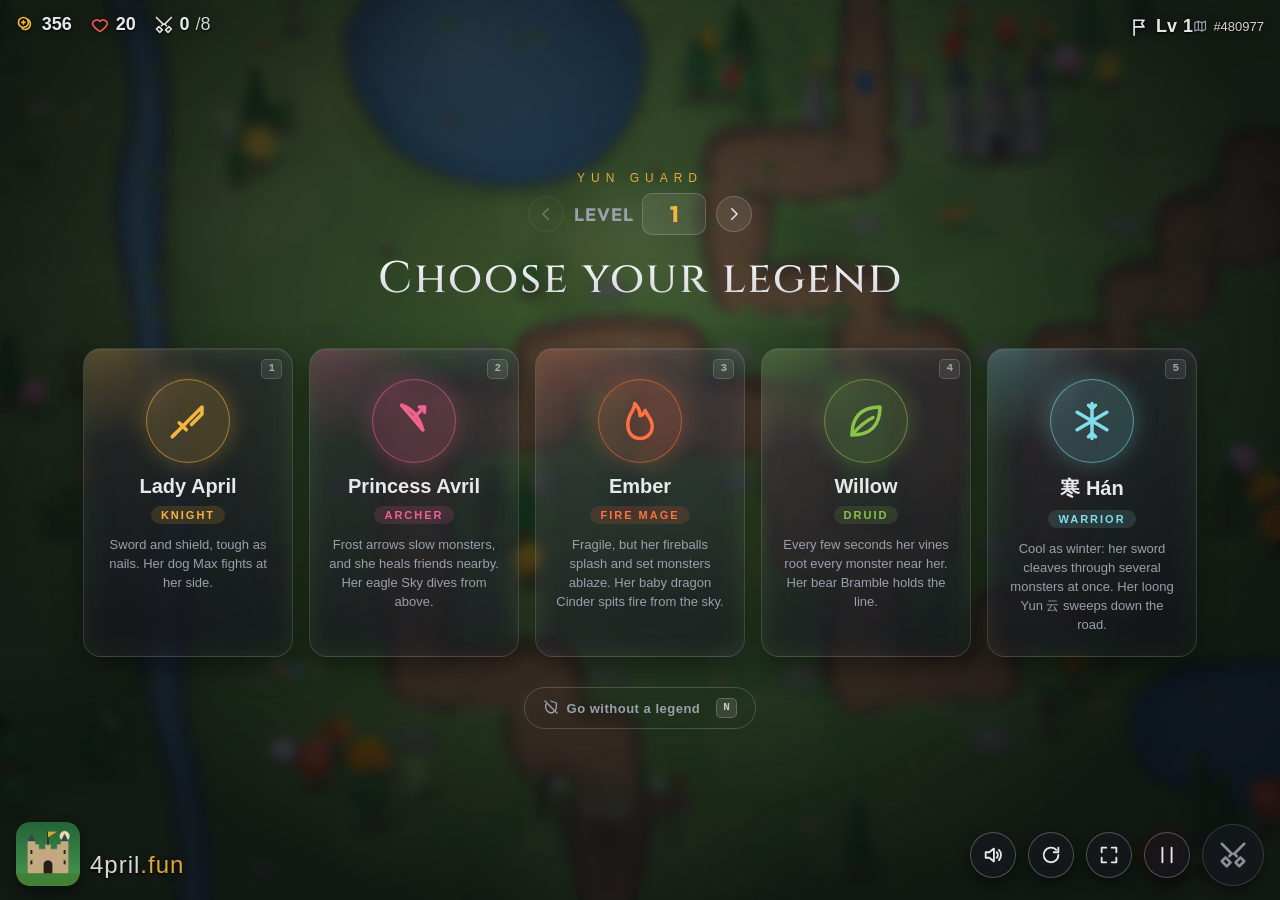
==== index.html @ f33ca42b "Headline font: Cinzel" ====
<!DOCTYPE html>
<html lang="en">
<head>
  <meta charset="UTF-8" />
  <meta name="viewport" content="width=device-width, initial-scale=1.0, maximum-scale=1.0, user-scalable=no, viewport-fit=cover" />
  <title>4pril.fun</title>
  <link rel="preconnect" href="https://fonts.googleapis.com" />
  <link rel="preconnect" href="https://fonts.gstatic.com" crossorigin />
  <link href="https://fonts.googleapis.com/css2?family=Outfit:wght@700;800&family=Cinzel:wght@500;600&display=swap" rel="stylesheet" />
  <link rel="stylesheet" href="yun-guard/css/style.css" />
  <link rel="manifest" href="yun-guard/manifest.webmanifest" />
  <link rel="apple-touch-icon" href="yun-guard/icon-180.png" />
  <link rel="icon" href="yun-guard/icon-192.png" />
  <meta name="apple-mobile-web-app-capable" content="yes" />
  <meta name="mobile-web-app-capable" content="yes" />
  <meta name="apple-mobile-web-app-status-bar-style" content="black-translucent" />
  <meta name="apple-mobile-web-app-title" content="4pril.fun" />
  <meta name="theme-color" content="#0f1115" />
</head>
<body>
  <div id="wrap">

    <canvas id="c" width="1440" height="840"></canvas>

  </div>
  <div id="menu"></div>

    <header id="hud">
      <div class="hud-left">
        <div class="stat gold"><span class="icon" data-icon="coins"></span><b id="gold">0</b></div>
        <div class="stat lives"><span class="icon" data-icon="heart"></span><b id="lives">0</b></div>
        <div class="stat wave"><span class="icon" data-icon="swords"></span><b id="wave">0</b><span class="dim">/<span id="totalWaves">0</span></span></div>
      </div>
      <div class="hud-topright">
        <div class="stat"><span class="icon" data-icon="flag"></span>Lv <span id="lvl">1</span></div>
        <div class="stat seed"><span class="icon" data-icon="map"></span><span class="dim">#<span id="seed">0</span></span></div>
      </div>
      <div class="hud-logo"><img src="yun-guard/icon-192.png" alt="Yun Guard" /><span class="brand">4pril<em>.fun</em></span></div>
      <div class="hud-right">
        <button id="mute" class="round" title="Sound on/off" data-icon="volume"></button>
        <button id="restart-level" class="round" title="Restart this level (R)" data-icon="restart"></button>
        <button id="fullscreen" class="round" title="Full screen (F)" data-icon="expand"></button>
        <button id="pause" class="round" title="Pause (P)" data-icon="pause"></button>
        <button id="next" class="round big" title="Next wave"><span class="face" data-icon="play"></span><span class="badge" id="nextBadge"></span></button>
      </div>
    </header>

    <div id="paused"><span data-icon="play" title="Resume"></span><small>paused · tap or press P to resume</small></div>

    <div id="overlay">
      <h1 id="overlayTitle"></h1>
      <p id="overlayText"></p>
      <div class="actions">
        <button id="restart">Play again</button>
        <button id="changeLegend" class="ghost" style="display:none">Change legend</button>
      </div>
    </div>

    <div id="rotate"><span data-icon="restart"></span>Turn your phone sideways for the best view</div>

    <div id="heroPick">
      <p class="eyebrow">Yun Guard</p>
      <div class="levelPick">
        <button id="lvPrev" title="Previous level" data-icon="chevronLeft"></button>
        <label>Level <input id="lvInput" type="number" min="1" max="100" value="1" /></label>
        <button id="lvNext" title="Next level" data-icon="chevronRight"></button>
      </div>
      <h1>Choose your legend</h1>
      <div class="cards">
        <button class="card" data-hero="april">
          <kbd>1</kbd>
          <span class="portrait" data-icon="sword"></span>
          <strong>Lady April</strong>
          <em>Knight</em>
          <small>Sword and shield, tough as nails. Her dog Max fights at her side.</small>
        </button>
        <button class="card" data-hero="avril">
          <kbd>2</kbd>
          <span class="portrait" data-icon="bow"></span>
          <strong>Princess Avril</strong>
          <em>Archer</em>
          <small>Frost arrows slow monsters, and she heals friends nearby. Her eagle Sky dives from above.</small>
        </button>
        <button class="card" data-hero="ember">
          <kbd>3</kbd>
          <span class="portrait" data-icon="flame"></span>
          <strong>Ember</strong>
          <em>Fire mage</em>
          <small>Fragile, but her fireballs splash and set monsters ablaze. Her baby dragon Cinder spits fire from the sky.</small>
        </button>
        <button class="card" data-hero="willow">
          <kbd>4</kbd>
          <span class="portrait" data-icon="leaf"></span>
          <strong>Willow</strong>
          <em>Druid</em>
          <small>Every few seconds her vines root every monster near her. Her bear Bramble holds the line.</small>
        </button>
        <button class="card" data-hero="meilin">
          <kbd>5</kbd>
          <span class="portrait" data-icon="snowflake"></span>
          <strong>寒 Hán</strong>
          <em>Warrior</em>
          <small>Cool as winter: her sword cleaves through several monsters at once. Her loong Yun 云 sweeps down the road.</small>
        </button>
      </div>
      <button id="noLegend" class="ghost"><span data-icon="shieldOff"></span>Go without a legend <kbd>N</kbd></button>
    </div>

  <script type="module" src="yun-guard/js/main.js"></script>
</body>
</html>
---- yun-guard/css/style.css ----
:root {
  --bg: #0f1115;
  --panel: #1b1e26;
  --panel2: #262a35;
  --border: #3a3f4d;
  --accent: #f5b53f;
  --text: #e8e8ea;
  --muted: #9aa0ad;
}

* { box-sizing: border-box; }

html, body {
  margin: 0;
  height: 100%;
  overflow: hidden;
  touch-action: none;            /* phones: no pinch zoom or scroll; the game pans itself (see touch.js) */
  overscroll-behavior: none;
  background: radial-gradient(circle at 50% 30%, #1d2230, var(--bg) 70%);
  font-family: "Segoe UI", Roboto, "Helvetica Neue", Arial, sans-serif;
  color: var(--text);
}

/* The board is 1440×840 and always shown at its natural size; it is centred below the HUD and
   panned around by dragging (see ui.js and touch.js). */
#wrap {
  position: absolute;
  left: 50%;
  top: 50%;
  width: 1440px;
  transform-origin: center center;
  transform: translate(-50%, -50%);
  box-shadow: 0 24px 60px rgba(0, 0, 0, 0.6);
}

/* ---------- HUD ---------- */
/* The HUD is two loose clusters floating over the bottom corners of the board: numbers on the left,
   buttons on the right. No bar, just readable text with a shadow. */
#hud { position: fixed; inset: 0; z-index: 4; pointer-events: none; font-size: 18px; }
#hud > * { position: absolute; pointer-events: auto; display: flex; align-items: center; }
.hud-left { top: 14px; left: 16px; gap: 18px; }          /* stats, top-left */
.hud-topright { top: 16px; right: 16px; }                /* map number, top-right */
.hud-right { bottom: 14px; right: 16px; gap: 12px; }     /* buttons, bottom-right */
.hud-logo { bottom: 14px; left: 16px; gap: 10px; opacity: 0.9; align-items: flex-end !important; }   /* logo, bottom-left; words sit on the logo's baseline */
.hud-logo img { width: 64px; height: 64px; border-radius: 14px; box-shadow: 0 6px 16px rgba(0, 0, 0, 0.5); }
.hud-logo .brand { font-family: Impact, "Arial Black", "Helvetica Neue", Arial, sans-serif; font-size: 24px; line-height: 1; padding-bottom: 9px; letter-spacing: 1px; color: #f1efe6; text-shadow: 0 2px 3px rgba(0, 0, 0, 0.9), 0 0 12px rgba(0, 0, 0, 0.6); }
.hud-logo .brand em { font-style: normal; color: var(--accent); }
.stat {
  display: flex;
  align-items: center;
  gap: 6px;
  font-weight: 700;
  text-shadow: 0 1px 2px rgba(0, 0, 0, 0.9), 0 0 10px rgba(0, 0, 0, 0.6);
}
.stat .icon { display: inline-flex; filter: drop-shadow(0 1px 2px rgba(0, 0, 0, 0.9)); }
.stat.gold .icon { color: var(--accent); }
.stat.lives .icon { color: #ef5350; }
.stat.wave .icon { color: #e0e0e0; }
.stat.seed { font-size: 13px; font-weight: 600; }
.stat.seed .icon { color: var(--muted); }
.stat .dim { color: #d5d5d5; font-weight: 500; }
.ico { width: 1.1em; height: 1.1em; vertical-align: -0.2em; }

button {
  font: inherit;
  font-weight: 700;
  font-size: 15px;
  padding: 9px 18px;
  border: none;
  border-radius: 6px;
  background: var(--accent);
  color: #1b1400;
  cursor: pointer;
  text-transform: uppercase;
  letter-spacing: 0.6px;
  transition: filter 0.15s, transform 0.1s;
}
button:hover { filter: brightness(1.1); }
button:active { transform: translateY(1px); }
button:disabled { background: #3a3f4d; color: #8a8f9c; cursor: default; filter: none; transform: none; }

/* Round icon buttons */
#hud .round {
  position: relative;
  width: 46px; height: 46px; padding: 0;
  display: inline-flex; align-items: center; justify-content: center;
  border-radius: 50%;
  background: rgba(22, 25, 33, 0.55);
  color: var(--text);
  border: 1.5px solid rgba(255, 255, 255, 0.25);
  box-shadow: 0 6px 16px rgba(0, 0, 0, 0.45);
  backdrop-filter: blur(6px);
  -webkit-backdrop-filter: blur(6px);
}
#hud .round .ico { width: 22px; height: 22px; display: block; }
#hud .round:hover { background: rgba(255, 255, 255, 0.18); filter: none; }
#hud .round.big { width: 62px; height: 62px; background: var(--accent); color: #1b1400; border-color: #ffe08a; }
#hud .round.big .ico { width: 30px; height: 30px; }
#hud .round.big .face { display: inline-flex; }
#hud .round.big:hover { filter: brightness(1.08); background: var(--accent); }
#hud .round.big:disabled { background: rgba(22, 25, 33, 0.55); color: #8a8f9c; border-color: rgba(255, 255, 255, 0.15); }
#hud .round.big.ready { animation: pulse 1.6s ease-in-out infinite; }
@keyframes pulse { 0%, 100% { box-shadow: 0 6px 16px rgba(0, 0, 0, 0.45), 0 0 0 0 rgba(245, 181, 63, 0.55); } 50% { box-shadow: 0 6px 16px rgba(0, 0, 0, 0.45), 0 0 0 10px rgba(245, 181, 63, 0); } }
#hud .badge {
  position: absolute; top: -6px; right: -6px;
  min-width: 24px; height: 24px; padding: 0 6px;
  display: none; align-items: center; justify-content: center;
  border-radius: 12px;
  background: #1b1e26; color: var(--accent);
  border: 1.5px solid var(--accent);
  font-size: 12px; font-weight: 800; letter-spacing: 0;
}
#hud .badge.on { display: inline-flex; }

canvas { display: block; }

/* ---------- Build / upgrade menu ---------- */
#menu {
  position: fixed;
  display: none;
  width: 196px;
  padding: 8px 8px 6px;
  background: rgba(22, 25, 33, 0.82);
  backdrop-filter: blur(10px) saturate(1.3);
  -webkit-backdrop-filter: blur(10px) saturate(1.3);
  border: 1px solid rgba(255, 255, 255, 0.1);
  border-radius: 12px;
  box-shadow: 0 12px 32px rgba(0, 0, 0, 0.55), inset 0 1px 0 rgba(255, 255, 255, 0.06);
  font-size: 12px;
  z-index: 2;
}
#menu .head { display: flex; align-items: center; justify-content: space-between; padding: 0 20px 4px 2px; }
#menu .title { font-weight: 700; font-size: 12.5px; }
#menu .lv { color: var(--accent); font-size: 11px; font-weight: 600; }
#menu .stats { display: grid; grid-template-columns: repeat(3, 1fr); gap: 4px; padding: 0 0 6px; }
#menu .stat { display: flex; flex-direction: column; align-items: center; gap: 0; padding: 3px 0; background: rgba(255, 255, 255, 0.05); border-radius: 8px; }
#menu .stat small { color: var(--muted); font-size: 9px; letter-spacing: 0.4px; text-transform: uppercase; }
#menu .stat b { font-size: 11.5px; font-variant-numeric: tabular-nums; }
#menu .x {
  position: absolute; top: 6px; right: 6px;
  width: 22px; height: 22px; padding: 0;
  border-radius: 50%; background: rgba(255, 255, 255, 0.08); color: var(--muted);
  font-size: 11px; text-transform: none; letter-spacing: 0;
}
#menu .x:hover { background: rgba(255, 255, 255, 0.16); color: var(--text); filter: none; }

#menu .grid { display: grid; grid-template-columns: repeat(3, 1fr); gap: 4px; }
#menu .grid.two { grid-template-columns: repeat(2, 1fr); margin-bottom: 4px; }
#menu .grid.two .tile .nm { font-size: 11px; }
#menu .tile {
  display: flex; flex-direction: column; align-items: center; gap: 2px;
  padding: 5px 3px 4px;
  background: rgba(255, 255, 255, 0.06);
  border: 1px solid rgba(255, 255, 255, 0.08);
  border-radius: 10px;
  color: var(--text);
  text-transform: none; letter-spacing: 0; font-weight: 600; font-size: 10px;
  transition: background 0.12s, transform 0.1s, border-color 0.12s;
}
#menu .tile:hover { background: rgba(255, 255, 255, 0.12); border-color: var(--accent); transform: translateY(-1px); filter: none; }
#menu .tile:disabled { opacity: 0.35; transform: none; }
#menu .tile .big { display: inline-flex; color: var(--accent); }
#menu .tile .big .ico { width: 18px; height: 18px; }
#menu .x .ico { width: 12px; height: 12px; vertical-align: 0; }
#menu .tile .cost { color: var(--accent); font-size: 10px; font-weight: 700; }
#menu .tile .cost::before { content: "◆ "; font-size: 8px; vertical-align: 1px; }
#menu .hint { min-height: 15px; margin-top: 7px; padding: 0 2px; color: var(--muted); font-size: 11px; text-align: center; }

#menu .row { display: flex; gap: 6px; }
#menu .pill {
  flex: 1; padding: 7px 8px;
  background: rgba(255, 255, 255, 0.08);
  border: 1px solid rgba(255, 255, 255, 0.1);
  border-radius: 999px; color: var(--text);
  text-transform: none; letter-spacing: 0; font-weight: 600; font-size: 12px; white-space: nowrap;
}
#menu .pill b { color: var(--accent); font-weight: 700; }
#menu .pill:hover { background: rgba(255, 255, 255, 0.16); filter: none; }
#menu .pill.primary { background: var(--accent); color: #1b1400; border-color: transparent; }
#menu .pill.primary b { color: #1b1400; }
#menu .pill.primary:hover { filter: brightness(1.1); }
#menu .pill.sell { flex: 0 0 auto; }
#menu .pill:disabled { opacity: 0.4; }

/* ---------- Legend pick (start of each round) ---------- */
#heroPick {
  position: fixed;
  inset: 0;
  display: flex;
  flex-direction: column;
  align-items: center;
  justify-content: center;
  background: radial-gradient(ellipse at 50% 40%, rgba(20, 24, 34, 0.55), rgba(8, 10, 14, 0.88) 75%);
  backdrop-filter: blur(6px) saturate(1.1);
  -webkit-backdrop-filter: blur(6px) saturate(1.1);
  text-align: center;
  z-index: 3;
  padding: 20px 16px;
  box-sizing: border-box;
  overflow: auto;
  justify-content: safe center;                                 /* centred when it fits, scrollable from the top when it doesn't */
}
#heroPick .eyebrow { margin: 0 0 8px; font-size: 12px; letter-spacing: 6px; text-transform: uppercase; color: var(--accent); opacity: 0.9; }
#heroPick h1 { font-family: Cinzel, Outfit, "Avenir Next", Georgia, serif; font-size: 44px; margin: 0 0 40px; letter-spacing: 2px; font-weight: 500; background: linear-gradient(180deg, #ffffff, #c9ccd6); -webkit-background-clip: text; background-clip: text; color: transparent; }
#heroPick .cards { display: flex; gap: 16px; flex-wrap: wrap; justify-content: center; max-width: 100%; }
#heroPick .card {
  --tint: var(--accent);
  position: relative;
  width: 210px;
  padding: 30px 18px 22px;
  display: flex;
  flex-direction: column;
  align-items: center;
  gap: 8px;
  text-transform: none;
  letter-spacing: 0;
  background: linear-gradient(160deg, rgba(255, 255, 255, 0.09), rgba(255, 255, 255, 0.03));
  color: var(--text);
  border: 1px solid rgba(255, 255, 255, 0.12);
  border-radius: 18px;
  box-shadow: 0 10px 30px rgba(0, 0, 0, 0.45), inset 0 1px 0 rgba(255, 255, 255, 0.08);
  backdrop-filter: blur(14px);
  -webkit-backdrop-filter: blur(14px);
  transition: transform 0.18s ease, border-color 0.18s, box-shadow 0.18s;
  animation: cardIn 0.5s ease both;
  overflow: hidden;
}
#heroPick .card::before {                                     /* soft tinted glow in the top corner */
  content: ""; position: absolute; inset: -40% 40% 60% -40%;
  background: radial-gradient(circle, var(--tint) 0%, transparent 60%);
  opacity: 0.22; pointer-events: none; transition: opacity 0.18s;
}
#heroPick .card:nth-child(2) { animation-delay: 0.06s; } #heroPick .card:nth-child(3) { animation-delay: 0.12s; }
#heroPick .card:nth-child(4) { animation-delay: 0.18s; } #heroPick .card:nth-child(5) { animation-delay: 0.24s; }
@keyframes cardIn { from { opacity: 0; transform: translateY(18px); } to { opacity: 1; transform: none; } }
#heroPick .card:hover { transform: translateY(-8px) scale(1.03); border-color: var(--tint); box-shadow: 0 18px 40px rgba(0, 0, 0, 0.55), 0 0 0 1px var(--tint), 0 0 30px color-mix(in srgb, var(--tint) 35%, transparent); filter: none; }
#heroPick .card:hover::before { opacity: 0.45; }
#heroPick .card .portrait {
  display: inline-flex; align-items: center; justify-content: center;
  width: 84px; height: 84px; border-radius: 50%;
  background: color-mix(in srgb, var(--tint) 18%, transparent);
  border: 1.5px solid color-mix(in srgb, var(--tint) 55%, transparent);
  color: var(--tint);
  box-shadow: 0 0 24px color-mix(in srgb, var(--tint) 30%, transparent);
}
#heroPick .card .portrait .ico { width: 42px; height: 42px; }
#heroPick .card kbd { position: absolute; top: 10px; right: 10px; padding: 1px 6px; border-radius: 5px; font: 600 11px/1.4 ui-monospace, Menlo, monospace; color: rgba(255, 255, 255, 0.55); background: rgba(255, 255, 255, 0.08); border: 1px solid rgba(255, 255, 255, 0.16); }
#heroPick .card strong { font-size: 20px; margin-top: 4px; }
#heroPick .card em { font-style: normal; font-size: 11px; letter-spacing: 2px; text-transform: uppercase; padding: 3px 10px; border-radius: 999px; color: var(--tint); background: color-mix(in srgb, var(--tint) 14%, transparent); }
#heroPick .card small { color: var(--muted); font-size: 13px; font-weight: 400; line-height: 1.45; margin-top: 4px; }
#heroPick .ghost {
  margin-top: 30px;
  display: inline-flex; align-items: center; gap: 8px;
  padding: 10px 18px;
  background: transparent;
  border: 1px solid rgba(255, 255, 255, 0.18);
  border-radius: 999px;
  color: var(--muted);
  font-size: 13px; font-weight: 600; letter-spacing: 0.5px; text-transform: none;
  animation: cardIn 0.5s ease 0.34s both;
  transition: color 0.15s, border-color 0.15s, background 0.15s, transform 0.12s;
}
#heroPick .ghost .ico { width: 16px; height: 16px; vertical-align: 0; }
#heroPick .ghost kbd { margin-left: 8px; padding: 1px 6px; border-radius: 5px; font: 600 11px/1.4 ui-monospace, Menlo, monospace; color: rgba(255, 255, 255, 0.7); background: rgba(255, 255, 255, 0.1); border: 1px solid rgba(255, 255, 255, 0.2); }
#heroPick .ghost:hover { color: var(--text); border-color: rgba(255, 255, 255, 0.4); background: rgba(255, 255, 255, 0.06); transform: translateY(-2px); filter: none; }
#heroPick .card[data-hero="avril"] { --tint: #f06292; }
#heroPick .card[data-hero="ember"] { --tint: #ff7043; }
#heroPick .card[data-hero="willow"] { --tint: #8bc34a; }
#heroPick .card[data-hero="meilin"] { --tint: #80deea; }

/* ---------- Paused ---------- */
#paused {
  position: fixed; inset: 0; z-index: 3;
  display: none; flex-direction: column; align-items: center; justify-content: center; gap: 40px;
  background: rgba(10, 12, 18, 0.45);
  backdrop-filter: blur(2px);
  -webkit-backdrop-filter: blur(2px);
  color: var(--text);
}
#paused span { cursor: pointer; display: inline-flex; align-items: center; justify-content: center; width: 110px; height: 110px; border-radius: 50%; background: var(--accent); color: #1b1400; box-shadow: 0 10px 30px rgba(0, 0, 0, 0.6); transition: transform 0.12s; }
#paused:hover span { transform: scale(1.06); }
#paused .ico { width: 56px; height: 56px; margin-left: 6px; }
#paused small { font-size: 13px; letter-spacing: 4px; text-transform: uppercase; color: var(--muted); }

/* ---------- Game over / victory ---------- */
#overlay {
  position: fixed;
  inset: 0;
  display: none;
  flex-direction: column;
  align-items: center;
  justify-content: center;
  background: rgba(10, 12, 18, 0.82);
  text-align: center;
  z-index: 3;
}
#overlay h1 { font-size: 56px; margin: 0 0 8px; letter-spacing: 2px; }
#overlay p { color: var(--muted); margin: 0 0 22px; font-size: 18px; }
#overlay .actions { display: flex; gap: 12px; align-items: center; justify-content: center; flex-wrap: wrap; }
#overlay button { font-size: 20px; padding: 12px 28px; }
#overlay button.ghost { background: transparent; color: var(--muted); border: 1px solid rgba(255, 255, 255, 0.22); font-size: 16px; padding: 12px 22px; text-transform: none; letter-spacing: 0.3px; }
#overlay button.ghost:hover { color: var(--text); border-color: rgba(255, 255, 255, 0.45); background: rgba(255, 255, 255, 0.06); filter: none; }

/* Phones: the legend picker shrinks to fit. Short screens (landscape) drop the descriptions and tighten everything. */
@media (max-width: 1040px) {
  #heroPick h1 { font-size: 32px; margin-bottom: 20px; }
  #heroPick .card { width: 150px; padding: 18px 12px 14px; gap: 6px; }
  #heroPick .card .portrait { width: 56px; height: 56px; }
  #heroPick .card .portrait .ico { width: 28px; height: 28px; }
  #heroPick .card strong { font-size: 15px; }
  #heroPick .card small { font-size: 11px; }
  #heroPick .ghost { margin-top: 18px; }
}
@media (max-height: 540px) {
  #heroPick { justify-content: safe center; padding-top: 14px; }
  #heroPick .eyebrow { display: none; }
  #heroPick h1 { font-size: 24px; margin-bottom: 12px; }
  #heroPick .cards { gap: 10px; }
  #heroPick .card { width: 132px; padding: 12px 10px 10px; gap: 4px; }
  #heroPick .card .portrait { width: 44px; height: 44px; }
  #heroPick .card .portrait .ico { width: 22px; height: 22px; }
  #heroPick .card strong { font-size: 13px; margin-top: 2px; }
  #heroPick .card em { font-size: 9px; letter-spacing: 1.5px; padding: 2px 8px; }
  #heroPick .card small { display: none; }
  #heroPick .card kbd { top: 6px; right: 6px; }
  #heroPick .ghost { margin-top: 12px; padding: 7px 14px; font-size: 12px; }
}
@media (max-width: 600px) {                                   /* phones held upright: two columns, no descriptions, clear of the HUD */
  #heroPick { padding-top: 64px; padding-bottom: 90px; }
  #heroPick .eyebrow { display: none; }
  #heroPick h1 { font-size: 28px; margin-bottom: 16px; }
  #heroPick .cards { gap: 12px; }
  #heroPick .card { width: 150px; padding: 14px 12px 12px; }
  #heroPick .card small { display: none; }
}
@media (max-width: 600px) { .hud-logo .brand { display: none; } }   /* no room for the wordmark beside the buttons */
#rotate {                                                      /* portrait phones: a soft nudge at the top */
  position: fixed; top: 60px; left: 50%; transform: translateX(-50%);
  display: none; align-items: center; gap: 8px;
  padding: 8px 14px; border-radius: 999px;
  background: rgba(22, 25, 33, 0.75); color: var(--text); font-size: 13px; font-weight: 600;
  border: 1px solid rgba(255, 255, 255, 0.15); backdrop-filter: blur(6px); -webkit-backdrop-filter: blur(6px);
  z-index: 5; pointer-events: none; white-space: nowrap;
}
#rotate .ico { width: 16px; height: 16px; }
@media (max-width: 1040px), (max-height: 540px) {               /* phones: a smaller logo in the corner */
  .hud-logo { bottom: 10px; left: 10px; gap: 8px; }
  .hud-logo img { width: 40px; height: 40px; border-radius: 10px; }
  .hud-logo .brand { font-size: 16px; padding-bottom: 5px; }
}
#menu .tile.armed { background: rgba(255, 255, 255, 0.14); border-color: var(--accent); box-shadow: 0 0 0 1px var(--accent) inset; }   /* phones: tapped once, tap again to build */
#heroPick .levelPick { display: flex; align-items: center; gap: 10px; margin: 0 0 14px; animation: cardIn 0.5s ease both; }
#heroPick .levelPick label { display: inline-flex; align-items: center; gap: 8px; font-family: Outfit, "Avenir Next", sans-serif; font-weight: 700; font-size: 18px; letter-spacing: 1px; text-transform: uppercase; color: var(--muted); }
#heroPick .levelPick input { width: 64px; padding: 6px 8px; border-radius: 10px; border: 1px solid rgba(255, 255, 255, 0.18); background: rgba(255, 255, 255, 0.08); color: var(--accent); font: 800 22px/1 Outfit, "Avenir Next", sans-serif; text-align: center; -moz-appearance: textfield; }
#heroPick .levelPick input::-webkit-outer-spin-button, #heroPick .levelPick input::-webkit-inner-spin-button { -webkit-appearance: none; margin: 0; }
#heroPick .levelPick button { width: 36px; height: 36px; border-radius: 50%; padding: 0; display: inline-flex; align-items: center; justify-content: center; background: rgba(255, 255, 255, 0.08); border: 1px solid rgba(255, 255, 255, 0.18); color: var(--text); }
#heroPick .levelPick button:hover { background: rgba(255, 255, 255, 0.16); filter: none; }
#heroPick .levelPick button:disabled { opacity: 0.3; background: rgba(255, 255, 255, 0.05); }
@media (max-height: 540px) { #heroPick .levelPick { margin-bottom: 8px; } #heroPick .levelPick label { font-size: 14px; } #heroPick .levelPick input { font-size: 18px; width: 54px; padding: 4px 6px; } #heroPick .levelPick button { width: 30px; height: 30px; font-size: 18px; } }
@media (min-width: 1700px) {                                    /* very wide screens: roomier cards */
  #heroPick .card { width: 240px; padding: 34px 20px 26px; }
  #heroPick .card .portrait { width: 96px; height: 96px; }
  #heroPick .card .portrait .ico { width: 48px; height: 48px; }
  #heroPick .card strong { font-size: 22px; }
  #heroPick .card small { font-size: 14px; }
  #heroPick h1 { font-size: 56px; }
}
#heroPick .levelPick button .ico { width: 18px; height: 18px; }
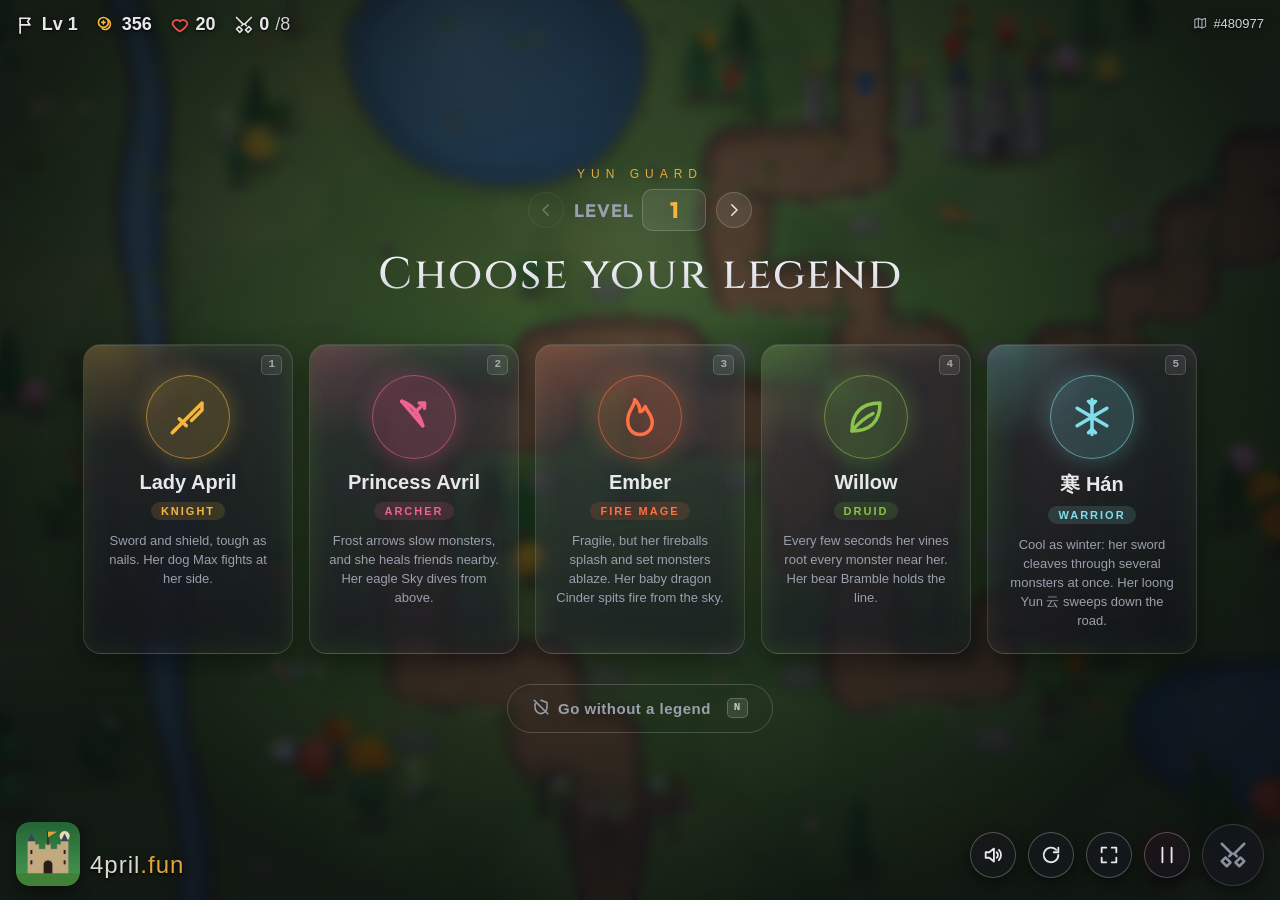
==== commit 1dcf4a95: "Level shown with the stats, top-left" ====
--- a/index.html
+++ b/index.html
@@ -27,12 +27,12 @@
 
     <header id="hud">
       <div class="hud-left">
+        <div class="stat level"><span class="icon" data-icon="flag"></span><b>Lv <span id="lvl">1</span></b></div>
         <div class="stat gold"><span class="icon" data-icon="coins"></span><b id="gold">0</b></div>
         <div class="stat lives"><span class="icon" data-icon="heart"></span><b id="lives">0</b></div>
         <div class="stat wave"><span class="icon" data-icon="swords"></span><b id="wave">0</b><span class="dim">/<span id="totalWaves">0</span></span></div>
       </div>
       <div class="hud-topright">
-        <div class="stat"><span class="icon" data-icon="flag"></span>Lv <span id="lvl">1</span></div>
         <div class="stat seed"><span class="icon" data-icon="map"></span><span class="dim">#<span id="seed">0</span></span></div>
       </div>
       <div class="hud-logo"><img src="yun-guard/icon-192.png" alt="Yun Guard" /><span class="brand">4pril<em>.fun</em></span></div>
--- a/yun-guard/css/style.css
+++ b/yun-guard/css/style.css
@@ -251,16 +251,16 @@
 #heroPick .ghost {
   margin-top: 30px;
   display: inline-flex; align-items: center; gap: 8px;
-  padding: 10px 18px;
+  padding: 13px 24px;
   background: transparent;
   border: 1px solid rgba(255, 255, 255, 0.18);
   border-radius: 999px;
   color: var(--muted);
-  font-size: 13px; font-weight: 600; letter-spacing: 0.5px; text-transform: none;
+  font-size: 15px; font-weight: 600; letter-spacing: 0.5px; text-transform: none;
   animation: cardIn 0.5s ease 0.34s both;
   transition: color 0.15s, border-color 0.15s, background 0.15s, transform 0.12s;
 }
-#heroPick .ghost .ico { width: 16px; height: 16px; vertical-align: 0; }
+#heroPick .ghost .ico { width: 18px; height: 18px; vertical-align: 0; }
 #heroPick .ghost kbd { margin-left: 8px; padding: 1px 6px; border-radius: 5px; font: 600 11px/1.4 ui-monospace, Menlo, monospace; color: rgba(255, 255, 255, 0.7); background: rgba(255, 255, 255, 0.1); border: 1px solid rgba(255, 255, 255, 0.2); }
 #heroPick .ghost:hover { color: var(--text); border-color: rgba(255, 255, 255, 0.4); background: rgba(255, 255, 255, 0.06); transform: translateY(-2px); filter: none; }
 #heroPick .card[data-hero="avril"] { --tint: #f06292; }
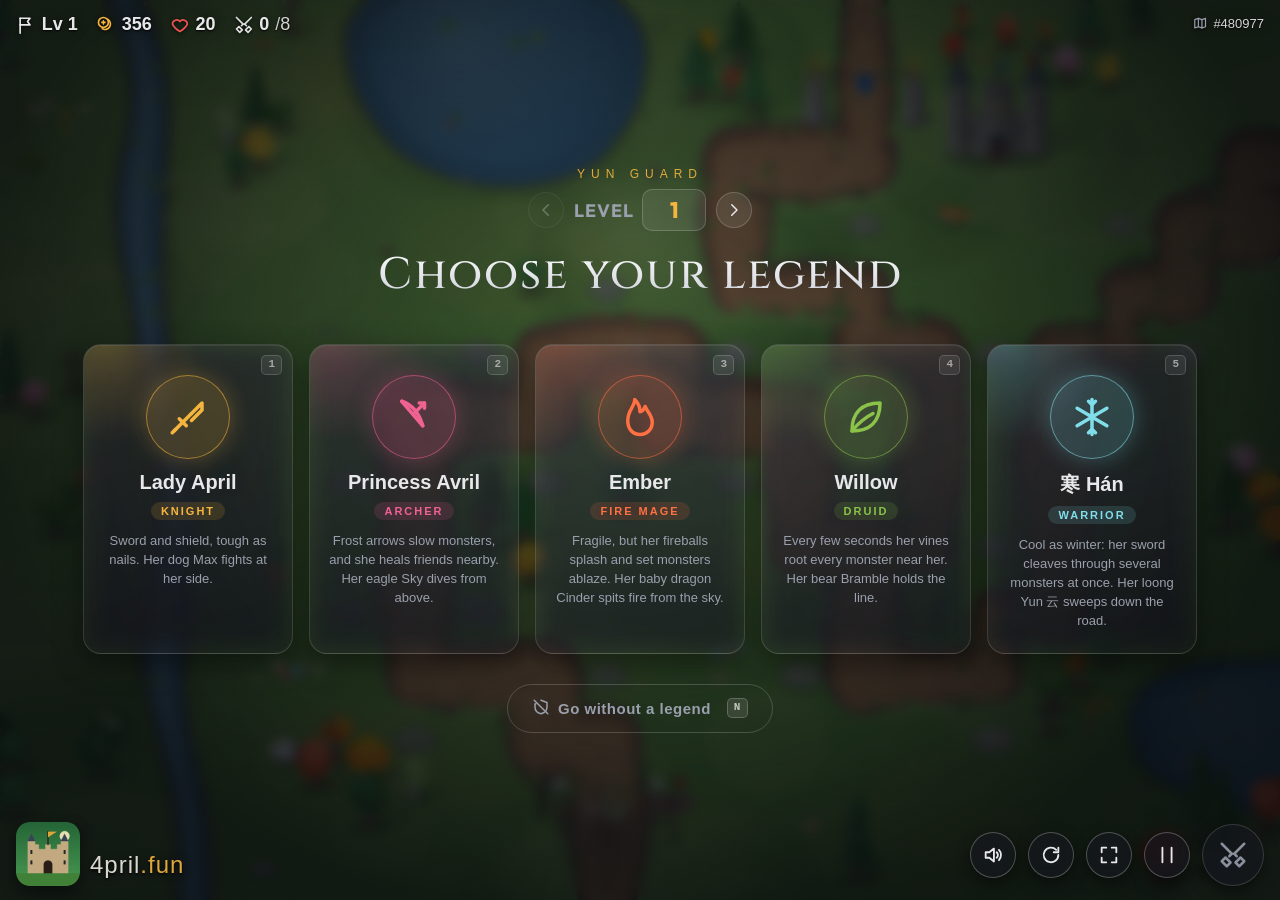
==== commit 8151444d: "URL shows level and seed; restart prompt styled like the pause screen" ====
--- a/index.html
+++ b/index.html
@@ -33,19 +33,27 @@
         <div class="stat wave"><span class="icon" data-icon="swords"></span><b id="wave">0</b><span class="dim">/<span id="totalWaves">0</span></span></div>
       </div>
       <div class="hud-topright">
-        <div class="stat seed"><span class="icon" data-icon="map"></span><span class="dim">#<span id="seed">0</span></span></div>
+        <a class="stat seed" id="seedLink" href="#" title="Click to put this map in the address bar and copy the link"><span class="icon" data-icon="map"></span><span class="dim">#<span id="seed">0</span></span></a>
       </div>
       <div class="hud-logo"><img src="yun-guard/icon-192.png" alt="Yun Guard" /><span class="brand">4pril<em>.fun</em></span></div>
       <div class="hud-right">
-        <button id="mute" class="round" title="Sound on/off" data-icon="volume"></button>
-        <button id="restart-level" class="round" title="Restart this level (R)" data-icon="restart"></button>
+        <button id="mute" class="round" title="Sound on/off (M)" data-icon="volume"></button>
+        <button id="restart-level" class="round" title="New map, same level (R)" data-icon="restart"></button>
         <button id="fullscreen" class="round" title="Full screen (F)" data-icon="expand"></button>
         <button id="pause" class="round" title="Pause (P)" data-icon="pause"></button>
-        <button id="next" class="round big" title="Next wave"><span class="face" data-icon="play"></span><span class="badge" id="nextBadge"></span></button>
+        <button id="next" class="round big" title="Next wave (N)"><span class="face" data-icon="play"></span><span class="badge" id="nextBadge"></span></button>
       </div>
     </header>
 
     <div id="paused"><span data-icon="play" title="Resume"></span><small>paused · tap or press P to resume</small></div>
+
+    <div id="confirm">
+      <div class="actions">
+        <button id="confirmSame" class="choice"><span class="big" data-icon="restart"></span><small>same map</small></button>
+        <button id="confirmNew" class="choice alt"><span class="big" data-icon="map"></span><small>new map</small></button>
+      </div>
+      <small class="cap">restart level <span id="confirmLevel">1</span> · tap outside or press Esc to cancel</small>
+    </div>
 
     <div id="overlay">
       <h1 id="overlayTitle"></h1>
--- a/yun-guard/css/style.css
+++ b/yun-guard/css/style.css
@@ -366,3 +366,24 @@
   #heroPick h1 { font-size: 56px; }
 }
 #heroPick .levelPick button .ico { width: 18px; height: 18px; }
+.stat.seed { text-decoration: none; cursor: pointer; }
+.stat.seed:hover .dim { color: var(--text); }
+/* ---------- Restart prompt: the same full-screen, focused look as the pause screen ---------- */
+#confirm {
+  position: fixed; inset: 0; z-index: 6;
+  display: none; flex-direction: column; align-items: center; justify-content: center; gap: 40px;
+  background: rgba(10, 12, 18, 0.45);
+  backdrop-filter: blur(2px); -webkit-backdrop-filter: blur(2px);
+  color: var(--text);
+}
+#confirm .actions { display: flex; gap: 56px; }
+#confirm .choice { display: flex; flex-direction: column; align-items: center; gap: 14px; background: none; border: 0; padding: 0; box-shadow: none; color: var(--text); text-transform: none; letter-spacing: 0; }
+#confirm .choice .big { display: inline-flex; align-items: center; justify-content: center; width: 110px; height: 110px; border-radius: 50%; background: var(--accent); color: #1b1400; box-shadow: 0 10px 30px rgba(0, 0, 0, 0.6); transition: transform 0.12s; }
+#confirm .choice.alt .big { background: rgba(22, 25, 33, 0.75); color: var(--text); border: 2px solid rgba(255, 255, 255, 0.35); }
+#confirm .choice:hover { filter: none; transform: none; }
+#confirm .choice:hover .big { transform: scale(1.06); }
+#confirm .choice .big .ico { width: 56px; height: 56px; }
+#confirm .choice small, #confirm .cap { font-size: 13px; letter-spacing: 4px; text-transform: uppercase; color: var(--muted); }
+#confirm .choice small { color: var(--text); }
+@media (max-height: 540px) { #confirm { gap: 22px; } #confirm .choice .big { width: 76px; height: 76px; } #confirm .choice .big .ico { width: 38px; height: 38px; } #confirm .actions { gap: 36px; } }
+#confirm .choice:focus, #confirm .choice:focus-visible { outline: none; box-shadow: none; }
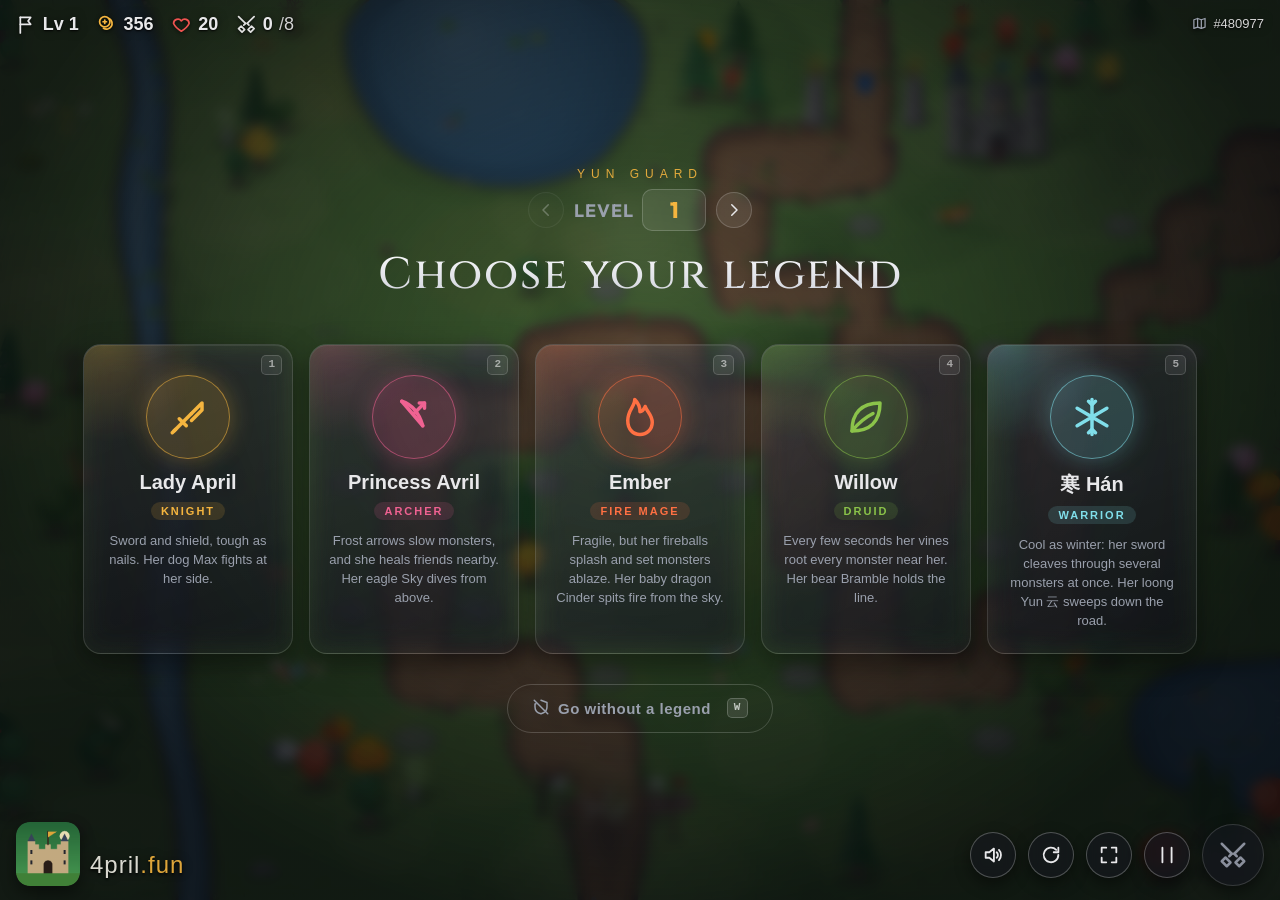
==== commit 72f0d112: "Deer without outline, restart prompt tweaks, larger tower menu without close button, aligned stats, " ====
--- a/index.html
+++ b/index.html
@@ -111,7 +111,7 @@
           <small>Cool as winter: her sword cleaves through several monsters at once. Her loong Yun 云 sweeps down the road.</small>
         </button>
       </div>
-      <button id="noLegend" class="ghost"><span data-icon="shieldOff"></span>Go without a legend <kbd>N</kbd></button>
+      <button id="noLegend" class="ghost"><span data-icon="shieldOff"></span>Go without a legend <kbd>W</kbd></button>
     </div>
 
   <script type="module" src="yun-guard/js/main.js"></script>
--- a/yun-guard/css/style.css
+++ b/yun-guard/css/style.css
@@ -49,10 +49,13 @@
   display: flex;
   align-items: center;
   gap: 6px;
+  line-height: 1;
   font-weight: 700;
   text-shadow: 0 1px 2px rgba(0, 0, 0, 0.9), 0 0 10px rgba(0, 0, 0, 0.6);
 }
-.stat .icon { display: inline-flex; filter: drop-shadow(0 1px 2px rgba(0, 0, 0, 0.9)); }
+.stat .icon { display: inline-flex; line-height: 0; filter: drop-shadow(0 1px 2px rgba(0, 0, 0, 0.9)); }
+.stat .icon .ico { display: block; width: 1.15em; height: 1.15em; vertical-align: 0; }
+.stat b, .stat .dim { display: inline-block; line-height: 1; }
 .stat.gold .icon { color: var(--accent); }
 .stat.lives .icon { color: #ef5350; }
 .stat.wave .icon { color: #e0e0e0; }
@@ -118,51 +121,43 @@
 #menu {
   position: fixed;
   display: none;
-  width: 196px;
-  padding: 8px 8px 6px;
+  width: 256px;
+  padding: 11px 11px 9px;
   background: rgba(22, 25, 33, 0.82);
   backdrop-filter: blur(10px) saturate(1.3);
   -webkit-backdrop-filter: blur(10px) saturate(1.3);
   border: 1px solid rgba(255, 255, 255, 0.1);
   border-radius: 12px;
   box-shadow: 0 12px 32px rgba(0, 0, 0, 0.55), inset 0 1px 0 rgba(255, 255, 255, 0.06);
-  font-size: 12px;
+  font-size: 14px;
   z-index: 2;
 }
-#menu .head { display: flex; align-items: center; justify-content: space-between; padding: 0 20px 4px 2px; }
-#menu .title { font-weight: 700; font-size: 12.5px; }
+#menu .head { display: flex; align-items: center; justify-content: space-between; padding: 0 2px 4px 2px; }
+#menu .title { font-weight: 700; font-size: 15.5px; }
 #menu .lv { color: var(--accent); font-size: 11px; font-weight: 600; }
 #menu .stats { display: grid; grid-template-columns: repeat(3, 1fr); gap: 4px; padding: 0 0 6px; }
 #menu .stat { display: flex; flex-direction: column; align-items: center; gap: 0; padding: 3px 0; background: rgba(255, 255, 255, 0.05); border-radius: 8px; }
-#menu .stat small { color: var(--muted); font-size: 9px; letter-spacing: 0.4px; text-transform: uppercase; }
-#menu .stat b { font-size: 11.5px; font-variant-numeric: tabular-nums; }
-#menu .x {
-  position: absolute; top: 6px; right: 6px;
-  width: 22px; height: 22px; padding: 0;
-  border-radius: 50%; background: rgba(255, 255, 255, 0.08); color: var(--muted);
-  font-size: 11px; text-transform: none; letter-spacing: 0;
-}
-#menu .x:hover { background: rgba(255, 255, 255, 0.16); color: var(--text); filter: none; }
+#menu .stat small { color: var(--muted); font-size: 10.5px; letter-spacing: 0.4px; text-transform: uppercase; }
+#menu .stat b { font-size: 14.5px; font-variant-numeric: tabular-nums; }
 
 #menu .grid { display: grid; grid-template-columns: repeat(3, 1fr); gap: 4px; }
 #menu .grid.two { grid-template-columns: repeat(2, 1fr); margin-bottom: 4px; }
 #menu .grid.two .tile .nm { font-size: 11px; }
 #menu .tile {
   display: flex; flex-direction: column; align-items: center; gap: 2px;
-  padding: 5px 3px 4px;
+  padding: 8px 5px 7px;
   background: rgba(255, 255, 255, 0.06);
   border: 1px solid rgba(255, 255, 255, 0.08);
   border-radius: 10px;
   color: var(--text);
-  text-transform: none; letter-spacing: 0; font-weight: 600; font-size: 10px;
+  text-transform: none; letter-spacing: 0; font-weight: 600; font-size: 12px;
   transition: background 0.12s, transform 0.1s, border-color 0.12s;
 }
 #menu .tile:hover { background: rgba(255, 255, 255, 0.12); border-color: var(--accent); transform: translateY(-1px); filter: none; }
 #menu .tile:disabled { opacity: 0.35; transform: none; }
 #menu .tile .big { display: inline-flex; color: var(--accent); }
-#menu .tile .big .ico { width: 18px; height: 18px; }
-#menu .x .ico { width: 12px; height: 12px; vertical-align: 0; }
-#menu .tile .cost { color: var(--accent); font-size: 10px; font-weight: 700; }
+#menu .tile .big .ico { width: 24px; height: 24px; }
+#menu .tile .cost { color: var(--accent); font-size: 12px; font-weight: 700; }
 #menu .tile .cost::before { content: "◆ "; font-size: 8px; vertical-align: 1px; }
 #menu .hint { min-height: 15px; margin-top: 7px; padding: 0 2px; color: var(--muted); font-size: 11px; text-align: center; }
 
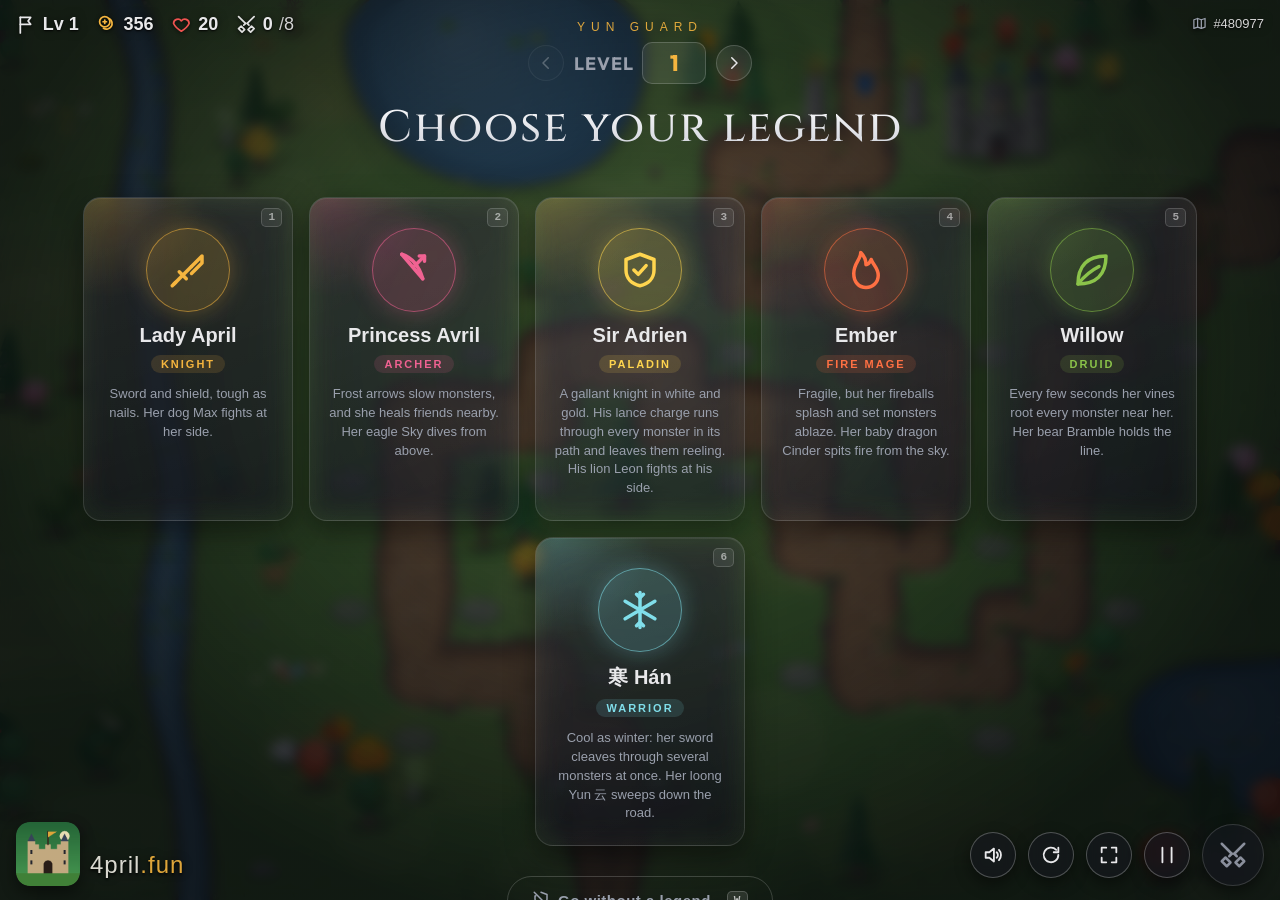
==== commit b525b711: "Sir Adrien the paladin with lance charge and lion Leon; chicken and bunny without outlines, faint st" ====
--- a/index.html
+++ b/index.html
@@ -89,22 +89,29 @@
           <em>Archer</em>
           <small>Frost arrows slow monsters, and she heals friends nearby. Her eagle Sky dives from above.</small>
         </button>
+        <button class="card" data-hero="adrien">
+          <kbd>3</kbd>
+          <span class="portrait" data-icon="shieldCheck"></span>
+          <strong>Sir Adrien</strong>
+          <em>Paladin</em>
+          <small>A gallant knight in white and gold. His lance charge runs through every monster in its path and leaves them reeling. His lion Leon fights at his side.</small>
+        </button>
         <button class="card" data-hero="ember">
-          <kbd>3</kbd>
+          <kbd>4</kbd>
           <span class="portrait" data-icon="flame"></span>
           <strong>Ember</strong>
           <em>Fire mage</em>
           <small>Fragile, but her fireballs splash and set monsters ablaze. Her baby dragon Cinder spits fire from the sky.</small>
         </button>
         <button class="card" data-hero="willow">
-          <kbd>4</kbd>
+          <kbd>5</kbd>
           <span class="portrait" data-icon="leaf"></span>
           <strong>Willow</strong>
           <em>Druid</em>
           <small>Every few seconds her vines root every monster near her. Her bear Bramble holds the line.</small>
         </button>
         <button class="card" data-hero="meilin">
-          <kbd>5</kbd>
+          <kbd>6</kbd>
           <span class="portrait" data-icon="snowflake"></span>
           <strong>寒 Hán</strong>
           <em>Warrior</em>
--- a/yun-guard/css/style.css
+++ b/yun-guard/css/style.css
@@ -226,7 +226,7 @@
   opacity: 0.22; pointer-events: none; transition: opacity 0.18s;
 }
 #heroPick .card:nth-child(2) { animation-delay: 0.06s; } #heroPick .card:nth-child(3) { animation-delay: 0.12s; }
-#heroPick .card:nth-child(4) { animation-delay: 0.18s; } #heroPick .card:nth-child(5) { animation-delay: 0.24s; }
+#heroPick .card:nth-child(4) { animation-delay: 0.18s; } #heroPick .card:nth-child(5) { animation-delay: 0.24s; } #heroPick .card:nth-child(6) { animation-delay: 0.3s; }
 @keyframes cardIn { from { opacity: 0; transform: translateY(18px); } to { opacity: 1; transform: none; } }
 #heroPick .card:hover { transform: translateY(-8px) scale(1.03); border-color: var(--tint); box-shadow: 0 18px 40px rgba(0, 0, 0, 0.55), 0 0 0 1px var(--tint), 0 0 30px color-mix(in srgb, var(--tint) 35%, transparent); filter: none; }
 #heroPick .card:hover::before { opacity: 0.45; }
@@ -262,6 +262,7 @@
 #heroPick .card[data-hero="ember"] { --tint: #ff7043; }
 #heroPick .card[data-hero="willow"] { --tint: #8bc34a; }
 #heroPick .card[data-hero="meilin"] { --tint: #80deea; }
+#heroPick .card[data-hero="adrien"] { --tint: #ffd54f; }
 
 /* ---------- Paused ---------- */
 #paused {
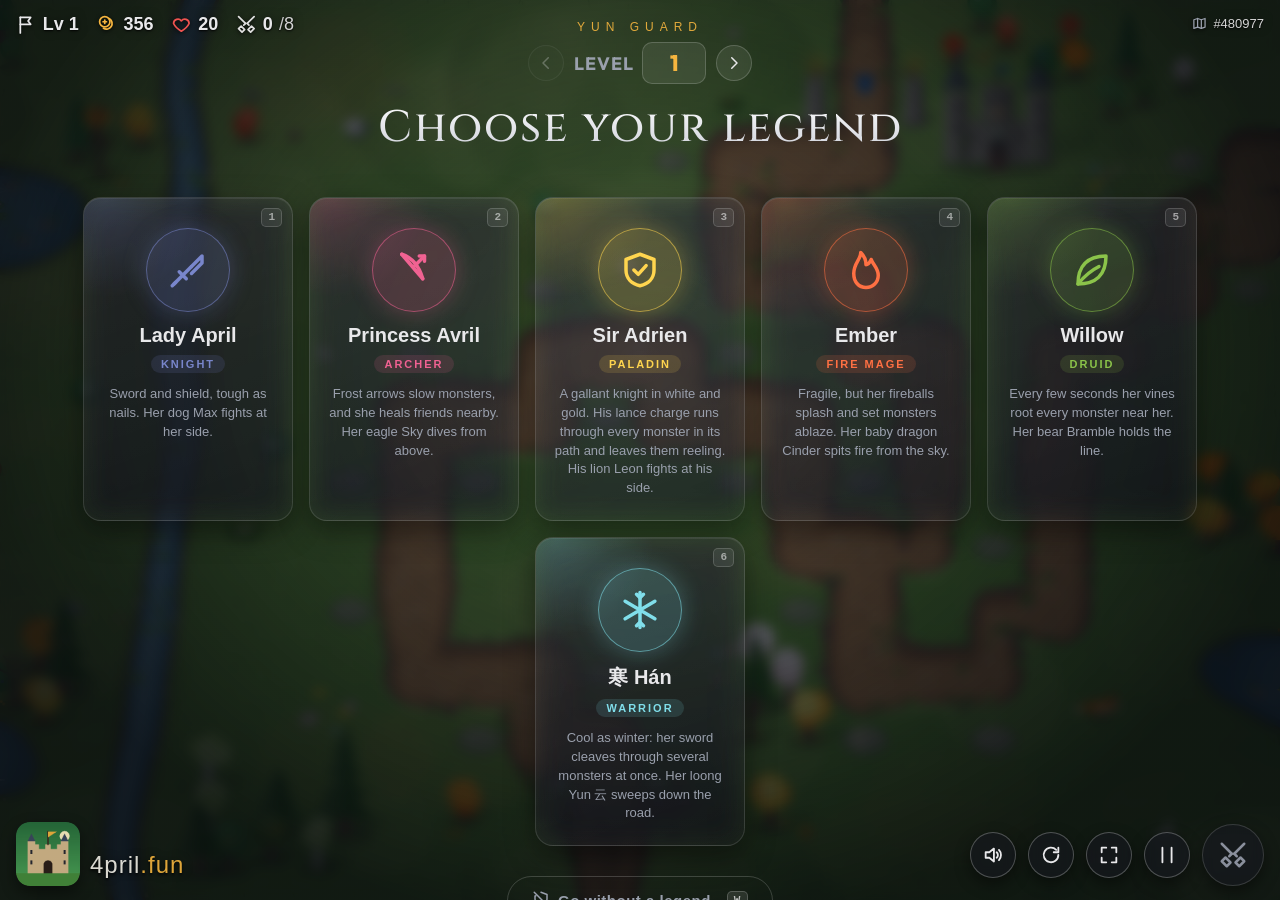
==== commit c61d4fce: "Carry 75% of leftover gold to the next level; reset-progress button on the legend screen" ====
--- a/index.html
+++ b/index.html
@@ -119,6 +119,7 @@
         </button>
       </div>
       <button id="noLegend" class="ghost"><span data-icon="shieldOff"></span>Go without a legend <kbd>W</kbd></button>
+      <button id="resetProgress" class="reset" title="Forget the saved level and carried gold, and start from level 1">Reset progress</button>
     </div>
 
   <script type="module" src="yun-guard/js/main.js"></script>
--- a/yun-guard/css/style.css
+++ b/yun-guard/css/style.css
@@ -13,13 +13,15 @@
 html, body {
   margin: 0;
   height: 100%;
+  height: 100dvh;                /* phones: fill the dynamic viewport, even as the browser's bars slide in and out */
   overflow: hidden;
   touch-action: none;            /* phones: no pinch zoom or scroll; the game pans itself (see touch.js) */
   overscroll-behavior: none;
-  background: radial-gradient(circle at 50% 30%, #1d2230, var(--bg) 70%);
+  background: radial-gradient(circle at 50% 30%, #1d2230, var(--bg) 70%) var(--bg);   /* with a solid fallback colour: anything the browser leaves uncovered (iOS toolbars, safe areas) stays dark */
   font-family: "Segoe UI", Roboto, "Helvetica Neue", Arial, sans-serif;
   color: var(--text);
 }
+body { position: fixed; inset: 0; }   /* pinned to the viewport so iOS can't scroll a blank strip into view */
 
 /* The board is 1440×840 and always shown at its natural size; it is centred below the HUD and
    panned around by dragging (see ui.js and touch.js). */
@@ -121,47 +123,48 @@
 #menu {
   position: fixed;
   display: none;
-  width: 256px;
-  padding: 11px 11px 9px;
+  width: 316px;
+  padding: 13px 13px 11px;
+  border-radius: 16px;
   background: rgba(22, 25, 33, 0.82);
   backdrop-filter: blur(10px) saturate(1.3);
   -webkit-backdrop-filter: blur(10px) saturate(1.3);
   border: 1px solid rgba(255, 255, 255, 0.1);
   border-radius: 12px;
   box-shadow: 0 12px 32px rgba(0, 0, 0, 0.55), inset 0 1px 0 rgba(255, 255, 255, 0.06);
-  font-size: 14px;
+  font-size: 16px;
   z-index: 2;
 }
-#menu .head { display: flex; align-items: center; justify-content: space-between; padding: 0 2px 4px 2px; }
-#menu .title { font-weight: 700; font-size: 15.5px; }
-#menu .lv { color: var(--accent); font-size: 11px; font-weight: 600; }
-#menu .stats { display: grid; grid-template-columns: repeat(3, 1fr); gap: 4px; padding: 0 0 6px; }
-#menu .stat { display: flex; flex-direction: column; align-items: center; gap: 0; padding: 3px 0; background: rgba(255, 255, 255, 0.05); border-radius: 8px; }
-#menu .stat small { color: var(--muted); font-size: 10.5px; letter-spacing: 0.4px; text-transform: uppercase; }
-#menu .stat b { font-size: 14.5px; font-variant-numeric: tabular-nums; }
-
-#menu .grid { display: grid; grid-template-columns: repeat(3, 1fr); gap: 4px; }
-#menu .grid.two { grid-template-columns: repeat(2, 1fr); margin-bottom: 4px; }
+#menu .head { display: flex; align-items: center; justify-content: space-between; padding: 0 2px 8px 2px; }
+#menu .title { font-weight: 700; font-size: 18.5px; }
+#menu .lv { color: var(--accent); font-size: 13px; font-weight: 600; }
+#menu .stats { display: grid; grid-template-columns: repeat(3, 1fr); gap: 8px; padding: 0 0 10px; }
+#menu .stat { display: flex; flex-direction: column; align-items: center; gap: 1px; padding: 6px 0; background: rgba(255, 255, 255, 0.05); border-radius: 8px; }
+#menu .stat small { color: var(--muted); font-size: 12px; letter-spacing: 0.4px; text-transform: uppercase; }
+#menu .stat b { font-size: 17.5px; font-variant-numeric: tabular-nums; }
+
+#menu .grid { display: grid; grid-template-columns: repeat(3, 1fr); gap: 8px; }
+#menu .grid.two { grid-template-columns: repeat(2, 1fr); margin-bottom: 8px; }
 #menu .grid.two .tile .nm { font-size: 11px; }
 #menu .tile {
   display: flex; flex-direction: column; align-items: center; gap: 2px;
-  padding: 8px 5px 7px;
+  padding: 11px 7px 9px;
   background: rgba(255, 255, 255, 0.06);
   border: 1px solid rgba(255, 255, 255, 0.08);
   border-radius: 10px;
   color: var(--text);
-  text-transform: none; letter-spacing: 0; font-weight: 600; font-size: 12px;
+  text-transform: none; letter-spacing: 0; font-weight: 600; font-size: 14px;
   transition: background 0.12s, transform 0.1s, border-color 0.12s;
 }
 #menu .tile:hover { background: rgba(255, 255, 255, 0.12); border-color: var(--accent); transform: translateY(-1px); filter: none; }
 #menu .tile:disabled { opacity: 0.35; transform: none; }
 #menu .tile .big { display: inline-flex; color: var(--accent); }
-#menu .tile .big .ico { width: 24px; height: 24px; }
-#menu .tile .cost { color: var(--accent); font-size: 12px; font-weight: 700; }
+#menu .tile .big .ico { width: 31px; height: 31px; }
+#menu .tile .cost { color: var(--accent); font-size: 14px; font-weight: 700; }
 #menu .tile .cost::before { content: "◆ "; font-size: 8px; vertical-align: 1px; }
-#menu .hint { min-height: 15px; margin-top: 7px; padding: 0 2px; color: var(--muted); font-size: 11px; text-align: center; }
-
-#menu .row { display: flex; gap: 6px; }
+#menu .hint { min-height: 18px; margin-top: 10px; padding: 0 2px; color: var(--muted); font-size: 13px; text-align: center; }
+
+#menu .row { display: flex; gap: 8px; }
 #menu .pill {
   flex: 1; padding: 7px 8px;
   background: rgba(255, 255, 255, 0.08);
@@ -258,6 +261,7 @@
 #heroPick .ghost .ico { width: 18px; height: 18px; vertical-align: 0; }
 #heroPick .ghost kbd { margin-left: 8px; padding: 1px 6px; border-radius: 5px; font: 600 11px/1.4 ui-monospace, Menlo, monospace; color: rgba(255, 255, 255, 0.7); background: rgba(255, 255, 255, 0.1); border: 1px solid rgba(255, 255, 255, 0.2); }
 #heroPick .ghost:hover { color: var(--text); border-color: rgba(255, 255, 255, 0.4); background: rgba(255, 255, 255, 0.06); transform: translateY(-2px); filter: none; }
+#heroPick .card[data-hero="april"] { --tint: #7986cb; }   /* sapphire, like her cape */
 #heroPick .card[data-hero="avril"] { --tint: #f06292; }
 #heroPick .card[data-hero="ember"] { --tint: #ff7043; }
 #heroPick .card[data-hero="willow"] { --tint: #8bc34a; }
@@ -340,7 +344,7 @@
 }
 #rotate .ico { width: 16px; height: 16px; }
 @media (max-width: 1040px), (max-height: 540px) {               /* phones: a smaller logo in the corner */
-  .hud-logo { bottom: 10px; left: 10px; gap: 8px; }
+  .hud-logo { bottom: 25px; left: 12px; gap: 8px; }                /* 40px logo centred on the button row (62px tall, 14px up) */
   .hud-logo img { width: 40px; height: 40px; border-radius: 10px; }
   .hud-logo .brand { font-size: 16px; padding-bottom: 5px; }
 }
@@ -383,3 +387,7 @@
 #confirm .choice small { color: var(--text); }
 @media (max-height: 540px) { #confirm { gap: 22px; } #confirm .choice .big { width: 76px; height: 76px; } #confirm .choice .big .ico { width: 38px; height: 38px; } #confirm .actions { gap: 36px; } }
 #confirm .choice:focus, #confirm .choice:focus-visible { outline: none; box-shadow: none; }
+#heroPick.again .card, #heroPick.again .ghost, #heroPick.again .levelPick { animation: none; }   /* shown again mid-session: no entrance replay */
+#heroPick .reset { margin-top: 18px; background: none; border: 0; padding: 6px 10px; color: rgba(255, 255, 255, 0.38); font-size: 12px; font-weight: 600; letter-spacing: 0.4px; text-transform: none; box-shadow: none; }
+#heroPick .reset:hover { color: #ef9a9a; filter: none; transform: none; text-decoration: underline; }
+@media (max-height: 540px) { #heroPick .reset { margin-top: 8px; font-size: 11px; } }
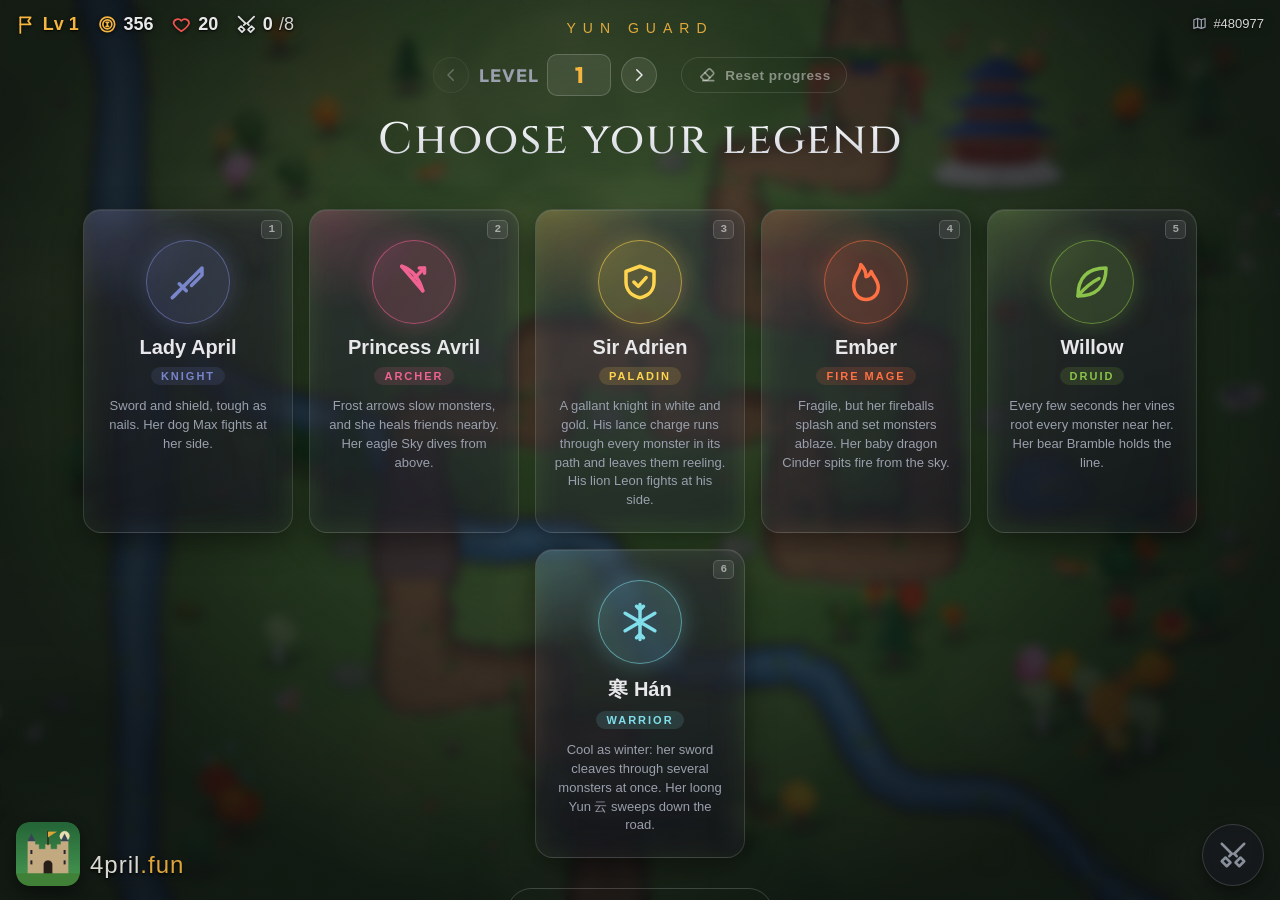
==== commit 3e98437b: "Badge hover like buttons, eraser reset icon, new coin icon, softer pine branches" ====
--- a/index.html
+++ b/index.html
@@ -37,6 +37,7 @@
       </div>
       <div class="hud-logo"><img src="yun-guard/icon-192.png" alt="Yun Guard" /><span class="brand">4pril<em>.fun</em></span></div>
       <div class="hud-right">
+        <span id="legendBadge" title="Find your legend"></span>
         <button id="mute" class="round" title="Sound on/off (M)" data-icon="volume"></button>
         <button id="restart-level" class="round" title="New map, same level (R)" data-icon="restart"></button>
         <button id="fullscreen" class="round" title="Full screen (F)" data-icon="expand"></button>
@@ -72,6 +73,7 @@
         <button id="lvPrev" title="Previous level" data-icon="chevronLeft"></button>
         <label>Level <input id="lvInput" type="number" min="1" max="100" value="1" /></label>
         <button id="lvNext" title="Next level" data-icon="chevronRight"></button>
+        <button id="resetProgress" class="ghost reset" title="Forget the saved level and carried gold, and start from level 1"><span data-icon="eraser"></span><span class="lbl">Reset progress</span></button>
       </div>
       <h1>Choose your legend</h1>
       <div class="cards">
@@ -119,7 +121,6 @@
         </button>
       </div>
       <button id="noLegend" class="ghost"><span data-icon="shieldOff"></span>Go without a legend <kbd>W</kbd></button>
-      <button id="resetProgress" class="reset" title="Forget the saved level and carried gold, and start from level 1">Reset progress</button>
     </div>
 
   <script type="module" src="yun-guard/js/main.js"></script>
--- a/yun-guard/css/style.css
+++ b/yun-guard/css/style.css
@@ -59,6 +59,7 @@
 .stat .icon .ico { display: block; width: 1.15em; height: 1.15em; vertical-align: 0; }
 .stat b, .stat .dim { display: inline-block; line-height: 1; }
 .stat.gold .icon { color: var(--accent); }
+.stat.level, .stat.level .icon { color: var(--accent); }   /* the level in gold, like the picker on the home page */
 .stat.lives .icon { color: #ef5350; }
 .stat.wave .icon { color: #e0e0e0; }
 .stat.seed { font-size: 13px; font-weight: 600; }
@@ -198,7 +199,7 @@
   overflow: auto;
   justify-content: safe center;                                 /* centred when it fits, scrollable from the top when it doesn't */
 }
-#heroPick .eyebrow { margin: 0 0 8px; font-size: 12px; letter-spacing: 6px; text-transform: uppercase; color: var(--accent); opacity: 0.9; }
+#heroPick .eyebrow { margin: 0 0 18px; font-size: 14px; letter-spacing: 7px; text-transform: uppercase; color: var(--accent); opacity: 0.9; }
 #heroPick h1 { font-family: Cinzel, Outfit, "Avenir Next", Georgia, serif; font-size: 44px; margin: 0 0 40px; letter-spacing: 2px; font-weight: 500; background: linear-gradient(180deg, #ffffff, #c9ccd6); -webkit-background-clip: text; background-clip: text; color: transparent; }
 #heroPick .cards { display: flex; gap: 16px; flex-wrap: wrap; justify-content: center; max-width: 100%; }
 #heroPick .card {
@@ -326,12 +327,18 @@
   #heroPick .ghost { margin-top: 12px; padding: 7px 14px; font-size: 12px; }
 }
 @media (max-width: 600px) {                                   /* phones held upright: two columns, no descriptions, clear of the HUD */
-  #heroPick { padding-top: 64px; padding-bottom: 90px; }
+  #heroPick { padding-top: 112px; padding-bottom: 104px; }   /* clear of the HUD stats and the rotate hint above, the buttons below */
   #heroPick .eyebrow { display: none; }
-  #heroPick h1 { font-size: 28px; margin-bottom: 16px; }
-  #heroPick .cards { gap: 12px; }
-  #heroPick .card { width: 150px; padding: 14px 12px 12px; }
+  #heroPick h1 { font-size: 23px; margin-bottom: 12px; letter-spacing: 1px; }
+  #heroPick .cards { gap: 9px; }
+  #heroPick .card { width: 142px; padding: 11px 10px 10px; gap: 5px; }
+  #heroPick .card .portrait { width: 46px; height: 46px; }
+  #heroPick .card .portrait .ico { width: 24px; height: 24px; }
+  #heroPick .card strong { font-size: 14px; margin-top: 2px; }
+  #heroPick .card em { font-size: 9.5px; letter-spacing: 1.5px; padding: 2px 8px; }
   #heroPick .card small { display: none; }
+  #heroPick .levelPick { margin-bottom: 10px; }
+  #heroPick .ghost { margin-top: 12px; }
 }
 @media (max-width: 600px) { .hud-logo .brand { display: none; } }   /* no room for the wordmark beside the buttons */
 #rotate {                                                      /* portrait phones: a soft nudge at the top */
@@ -349,14 +356,14 @@
   .hud-logo .brand { font-size: 16px; padding-bottom: 5px; }
 }
 #menu .tile.armed { background: rgba(255, 255, 255, 0.14); border-color: var(--accent); box-shadow: 0 0 0 1px var(--accent) inset; }   /* phones: tapped once, tap again to build */
-#heroPick .levelPick { display: flex; align-items: center; gap: 10px; margin: 0 0 14px; animation: cardIn 0.5s ease both; }
+#heroPick .levelPick { display: flex; align-items: center; justify-content: center; flex-wrap: wrap; gap: 10px; margin: 0 0 14px; animation: cardIn 0.5s ease both; }
 #heroPick .levelPick label { display: inline-flex; align-items: center; gap: 8px; font-family: Outfit, "Avenir Next", sans-serif; font-weight: 700; font-size: 18px; letter-spacing: 1px; text-transform: uppercase; color: var(--muted); }
 #heroPick .levelPick input { width: 64px; padding: 6px 8px; border-radius: 10px; border: 1px solid rgba(255, 255, 255, 0.18); background: rgba(255, 255, 255, 0.08); color: var(--accent); font: 800 22px/1 Outfit, "Avenir Next", sans-serif; text-align: center; -moz-appearance: textfield; }
 #heroPick .levelPick input::-webkit-outer-spin-button, #heroPick .levelPick input::-webkit-inner-spin-button { -webkit-appearance: none; margin: 0; }
-#heroPick .levelPick button { width: 36px; height: 36px; border-radius: 50%; padding: 0; display: inline-flex; align-items: center; justify-content: center; background: rgba(255, 255, 255, 0.08); border: 1px solid rgba(255, 255, 255, 0.18); color: var(--text); }
-#heroPick .levelPick button:hover { background: rgba(255, 255, 255, 0.16); filter: none; }
-#heroPick .levelPick button:disabled { opacity: 0.3; background: rgba(255, 255, 255, 0.05); }
-@media (max-height: 540px) { #heroPick .levelPick { margin-bottom: 8px; } #heroPick .levelPick label { font-size: 14px; } #heroPick .levelPick input { font-size: 18px; width: 54px; padding: 4px 6px; } #heroPick .levelPick button { width: 30px; height: 30px; font-size: 18px; } }
+#heroPick .levelPick #lvPrev, #heroPick .levelPick #lvNext { width: 36px; height: 36px; border-radius: 50%; padding: 0; display: inline-flex; align-items: center; justify-content: center; background: rgba(255, 255, 255, 0.08); border: 1px solid rgba(255, 255, 255, 0.18); color: var(--text); }
+#heroPick .levelPick #lvPrev:hover, #heroPick .levelPick #lvNext:hover { background: rgba(255, 255, 255, 0.16); filter: none; }
+#heroPick .levelPick #lvPrev:disabled, #heroPick .levelPick #lvNext:disabled { opacity: 0.3; background: rgba(255, 255, 255, 0.05); }
+@media (max-height: 540px) { #heroPick .levelPick { margin-bottom: 8px; } #heroPick .levelPick label { font-size: 14px; } #heroPick .levelPick input { font-size: 18px; width: 54px; padding: 4px 6px; } #heroPick .levelPick #lvPrev, #heroPick .levelPick #lvNext { width: 30px; height: 30px; } }
 @media (min-width: 1700px) {                                    /* very wide screens: roomier cards */
   #heroPick .card { width: 240px; padding: 34px 20px 26px; }
   #heroPick .card .portrait { width: 96px; height: 96px; }
@@ -365,7 +372,7 @@
   #heroPick .card small { font-size: 14px; }
   #heroPick h1 { font-size: 56px; }
 }
-#heroPick .levelPick button .ico { width: 18px; height: 18px; }
+#heroPick .levelPick #lvPrev .ico, #heroPick .levelPick #lvNext .ico { width: 18px; height: 18px; }
 .stat.seed { text-decoration: none; cursor: pointer; }
 .stat.seed:hover .dim { color: var(--text); }
 /* ---------- Restart prompt: the same full-screen, focused look as the pause screen ---------- */
@@ -388,6 +395,25 @@
 @media (max-height: 540px) { #confirm { gap: 22px; } #confirm .choice .big { width: 76px; height: 76px; } #confirm .choice .big .ico { width: 38px; height: 38px; } #confirm .actions { gap: 36px; } }
 #confirm .choice:focus, #confirm .choice:focus-visible { outline: none; box-shadow: none; }
 #heroPick.again .card, #heroPick.again .ghost, #heroPick.again .levelPick { animation: none; }   /* shown again mid-session: no entrance replay */
-#heroPick .reset { margin-top: 18px; background: none; border: 0; padding: 6px 10px; color: rgba(255, 255, 255, 0.38); font-size: 12px; font-weight: 600; letter-spacing: 0.4px; text-transform: none; box-shadow: none; }
-#heroPick .reset:hover { color: #ef9a9a; filter: none; transform: none; text-decoration: underline; }
-@media (max-height: 540px) { #heroPick .reset { margin-top: 8px; font-size: 11px; } }
+#heroPick .reset {                                            /* a quiet pill beside the level picker; turns red once armed */
+  margin: 0 0 0 14px; height: 36px; padding: 0 15px; font-size: 13.5px; animation: none; white-space: nowrap;   /* same height as the arrow buttons */
+  color: rgba(255, 255, 255, 0.45); border-color: rgba(255, 255, 255, 0.12);
+  transition: color 0.15s, border-color 0.15s, background 0.15s, transform 0.12s, box-shadow 0.15s;
+}
+#heroPick .reset .ico { width: 20px; height: 20px; }
+#heroPick .reset:hover { color: #ef9a9a; border-color: rgba(239, 154, 154, 0.55); background: rgba(239, 83, 80, 0.1); transform: translateY(-2px); box-shadow: 0 6px 14px rgba(0, 0, 0, 0.35); }
+#heroPick .reset:active { transform: translateY(0) scale(0.97); transition-duration: 0.05s; }
+#heroPick .reset.armed { color: #fff; border-color: #ef5350; background: rgba(239, 83, 80, 0.85); box-shadow: 0 6px 18px rgba(239, 83, 80, 0.35); animation: resetPulse 0.9s ease-in-out infinite; }
+@keyframes resetPulse { 0%, 100% { transform: scale(1); } 50% { transform: scale(1.04); } }
+@media (max-height: 540px) { #heroPick .reset { height: 30px; padding: 0 11px; font-size: 12px; } }
+@media (max-width: 600px) { #heroPick .reset { margin: 4px 0 0; flex-basis: 100%; justify-content: center; max-width: 220px; } }   /* phones upright: on its own line, still centred */
+#menu .pill[data-action="rally"] { flex: 0 0 auto; padding: 7px 12px; }
+#menu .pill[data-action="rally"] .ico { width: 24px; height: 24px; display: block; }
+/* The chosen legend, shown beside the controls while a level is on: her icon in her colour, as on the home page */
+#legendBadge { --tint: var(--accent); width: 46px; height: 46px; border-radius: 50%; display: none; align-items: center; justify-content: center;
+  color: var(--tint); background: color-mix(in srgb, var(--tint) 18%, rgba(22, 25, 33, 0.7)); border: 1.5px solid color-mix(in srgb, var(--tint) 55%, transparent);
+  box-shadow: 0 0 18px color-mix(in srgb, var(--tint) 30%, transparent), 0 6px 16px rgba(0, 0, 0, 0.4); backdrop-filter: blur(8px); -webkit-backdrop-filter: blur(8px); }
+#legendBadge.on { display: inline-flex; cursor: pointer; transition: background 0.15s; }
+#legendBadge.on:hover { background: color-mix(in srgb, var(--tint) 32%, rgba(22, 25, 33, 0.7)); }
+#legendBadge.on:active { transform: translateY(1px); }
+#legendBadge .ico { width: 24px; height: 24px; display: block; }
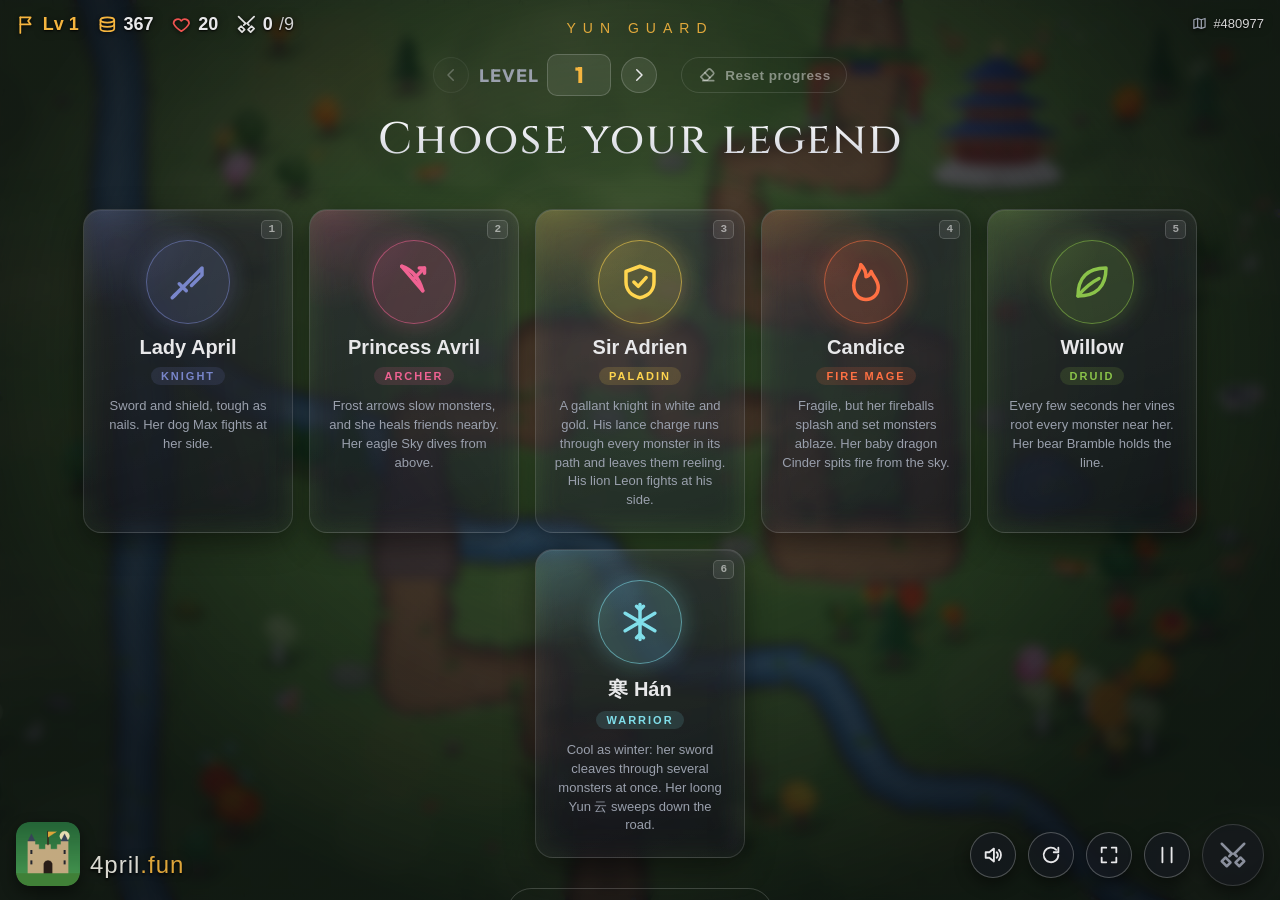
==== commit 4a2ed419: "Rename Ember to Candice" ====
--- a/index.html
+++ b/index.html
@@ -101,7 +101,7 @@
         <button class="card" data-hero="ember">
           <kbd>4</kbd>
           <span class="portrait" data-icon="flame"></span>
-          <strong>Ember</strong>
+          <strong>Candice</strong>
           <em>Fire mage</em>
           <small>Fragile, but her fireballs splash and set monsters ablaze. Her baby dragon Cinder spits fire from the sky.</small>
         </button>
--- a/yun-guard/css/style.css
+++ b/yun-guard/css/style.css
@@ -91,12 +91,10 @@
   width: 46px; height: 46px; padding: 0;
   display: inline-flex; align-items: center; justify-content: center;
   border-radius: 50%;
-  background: rgba(22, 25, 33, 0.55);
+  background: rgba(22, 25, 33, 0.72);
   color: var(--text);
   border: 1.5px solid rgba(255, 255, 255, 0.25);
   box-shadow: 0 6px 16px rgba(0, 0, 0, 0.45);
-  backdrop-filter: blur(6px);
-  -webkit-backdrop-filter: blur(6px);
 }
 #hud .round .ico { width: 22px; height: 22px; display: block; }
 #hud .round:hover { background: rgba(255, 255, 255, 0.18); filter: none; }
@@ -128,8 +126,8 @@
   padding: 13px 13px 11px;
   border-radius: 16px;
   background: rgba(22, 25, 33, 0.82);
-  backdrop-filter: blur(10px) saturate(1.3);
-  -webkit-backdrop-filter: blur(10px) saturate(1.3);
+  backdrop-filter: blur(5px);
+  -webkit-backdrop-filter: blur(5px);
   border: 1px solid rgba(255, 255, 255, 0.1);
   border-radius: 12px;
   box-shadow: 0 12px 32px rgba(0, 0, 0, 0.55), inset 0 1px 0 rgba(255, 255, 255, 0.06);
@@ -346,7 +344,7 @@
   display: none; align-items: center; gap: 8px;
   padding: 8px 14px; border-radius: 999px;
   background: rgba(22, 25, 33, 0.75); color: var(--text); font-size: 13px; font-weight: 600;
-  border: 1px solid rgba(255, 255, 255, 0.15); backdrop-filter: blur(6px); -webkit-backdrop-filter: blur(6px);
+  border: 1px solid rgba(255, 255, 255, 0.15);
   z-index: 5; pointer-events: none; white-space: nowrap;
 }
 #rotate .ico { width: 16px; height: 16px; }
@@ -412,7 +410,7 @@
 /* The chosen legend, shown beside the controls while a level is on: her icon in her colour, as on the home page */
 #legendBadge { --tint: var(--accent); width: 46px; height: 46px; border-radius: 50%; display: none; align-items: center; justify-content: center;
   color: var(--tint); background: color-mix(in srgb, var(--tint) 18%, rgba(22, 25, 33, 0.7)); border: 1.5px solid color-mix(in srgb, var(--tint) 55%, transparent);
-  box-shadow: 0 0 18px color-mix(in srgb, var(--tint) 30%, transparent), 0 6px 16px rgba(0, 0, 0, 0.4); backdrop-filter: blur(8px); -webkit-backdrop-filter: blur(8px); }
+  box-shadow: 0 0 18px color-mix(in srgb, var(--tint) 30%, transparent), 0 6px 16px rgba(0, 0, 0, 0.4); }
 #legendBadge.on { display: inline-flex; cursor: pointer; transition: background 0.15s; }
 #legendBadge.on:hover { background: color-mix(in srgb, var(--tint) 32%, rgba(22, 25, 33, 0.7)); }
 #legendBadge.on:active { transform: translateY(1px); }
